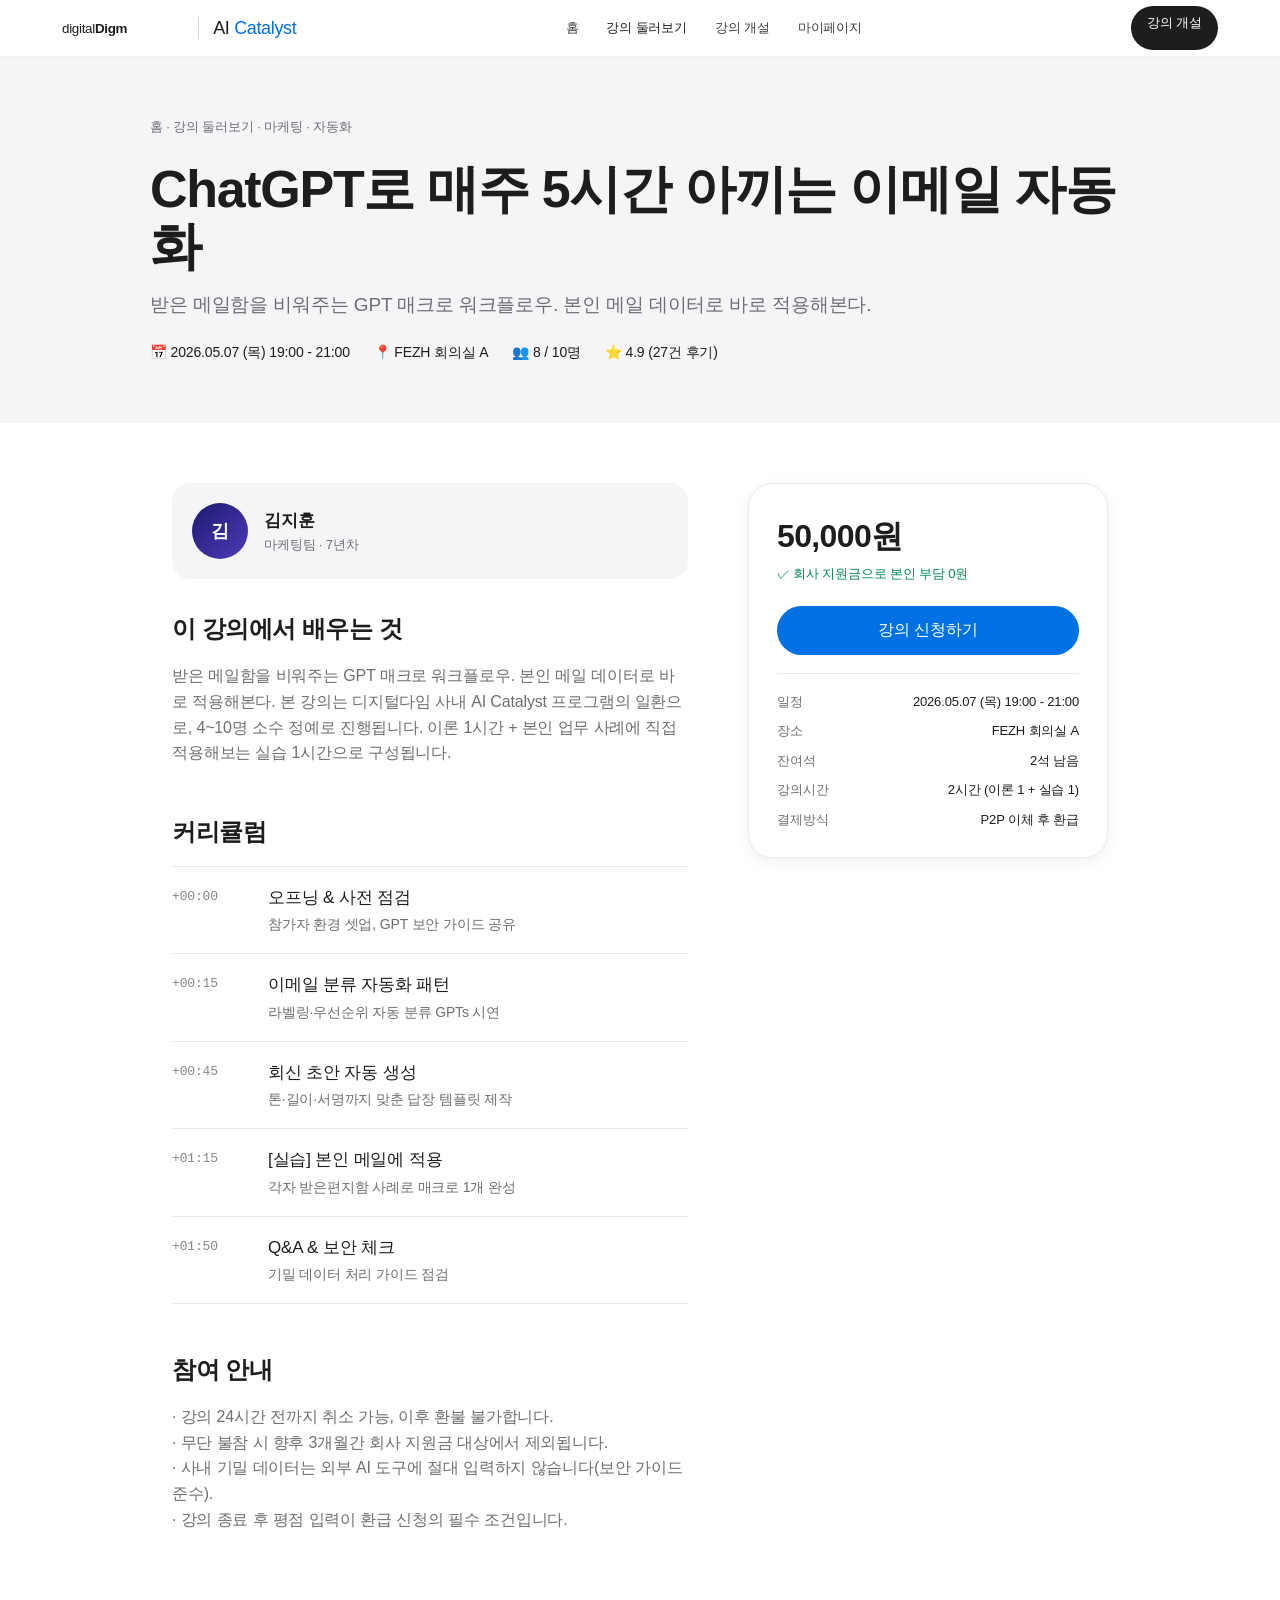
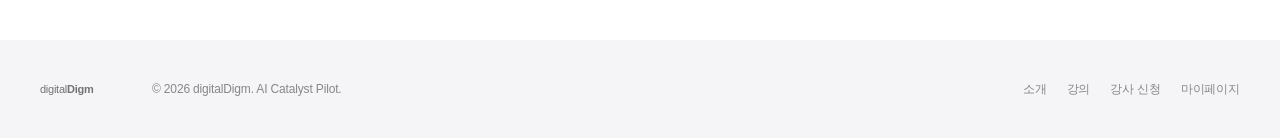
==== course-detail.html @ 87a748e2 "Initial commit of demo" ====
<!DOCTYPE html>
<html lang="ko">
<head>
  <meta charset="UTF-8" />
  <meta name="viewport" content="width=device-width, initial-scale=1.0, viewport-fit=cover, maximum-scale=5" />
  <meta name="theme-color" content="#ffffff" />
  <meta name="apple-mobile-web-app-capable" content="yes" />
  <meta name="apple-mobile-web-app-title" content="AI Catalyst" />
  <meta name="format-detection" content="telephone=no" />
  <title>강의 상세 — AI Catalyst</title>
  <link rel="apple-touch-icon" href="assets/logo.svg" />
  <link rel="icon" type="image/svg+xml" href="assets/logo.svg" />
  <link rel="stylesheet" href="assets/styles.css" />
</head>
<body>

  <nav class="nav">
    <div class="nav-inner">
      <div class="nav-brand">
        <img src="assets/logo.svg" alt="digitalDigm" class="nav-logo" />
        <div class="nav-divider"></div>
        <span class="nav-product">AI <span class="accent">Catalyst</span></span>
      </div>
      <div class="nav-menu">
        <a href="index.html">홈</a>
        <a href="courses.html" class="active">강의 둘러보기</a>
        <a href="instructor.html">강의 개설</a>
        <a href="mypage.html">마이페이지</a>
      </div>
      <a href="instructor.html" class="nav-cta">강의 개설</a>
      <button class="nav-toggle" aria-label="메뉴 열기"><span></span><span></span><span></span></button>
    </div>
  </nav>

  <!-- Hero -->
  <section class="detail-hero">
    <div class="detail-hero-inner">
      <div class="breadcrumb">
        <a href="index.html">홈</a> · <a href="courses.html">강의 둘러보기</a> · <span id="bc-tag">강의</span>
      </div>
      <h1 class="detail-title" id="detail-title">강의 제목</h1>
      <p class="detail-sub" id="detail-summary">강의 요약</p>
      <div class="detail-meta-row">
        <span>📅 <strong id="detail-schedule">일정</strong></span>
        <span>📍 <strong id="detail-venue">장소</strong></span>
        <span>👥 <strong id="detail-seats">정원</strong></span>
        <span>⭐ <strong id="detail-rating">평점</strong></span>
      </div>
    </div>
  </section>

  <!-- Body -->
  <section class="detail-body">
    <div>
      <!-- Instructor -->
      <div class="instructor-card">
        <div class="instructor-avatar" id="inst-avatar">?</div>
        <div>
          <div class="instructor-name" id="inst-name">강사명</div>
          <div class="instructor-meta" id="inst-meta">소속 · 경력</div>
        </div>
      </div>

      <!-- Description -->
      <div class="detail-section">
        <h3>이 강의에서 배우는 것</h3>
        <p id="detail-desc"></p>
      </div>

      <!-- Curriculum -->
      <div class="detail-section">
        <h3>커리큘럼</h3>
        <ul class="curriculum" id="detail-curriculum"></ul>
      </div>

      <!-- Notice -->
      <div class="detail-section">
        <h3>참여 안내</h3>
        <p>
          · 강의 24시간 전까지 취소 가능, 이후 환불 불가합니다.<br />
          · 무단 불참 시 향후 3개월간 회사 지원금 대상에서 제외됩니다.<br />
          · 사내 기밀 데이터는 외부 AI 도구에 절대 입력하지 않습니다(보안 가이드 준수).<br />
          · 강의 종료 후 평점 입력이 환급 신청의 필수 조건입니다.
        </p>
      </div>
    </div>

    <!-- Sidebar -->
    <aside>
      <div class="sidebar-card">
        <div class="sidebar-price" id="side-price">50,000원</div>
        <div class="sidebar-price-sub">✓ 회사 지원금으로 본인 부담 0원</div>

        <button class="btn btn-primary btn-block" data-action="enroll" id="enroll-btn">
          강의 신청하기
        </button>

        <div class="sidebar-info">
          <div class="sidebar-info-row"><span>일정</span><strong id="side-schedule">-</strong></div>
          <div class="sidebar-info-row"><span>장소</span><strong id="side-venue">-</strong></div>
          <div class="sidebar-info-row"><span>잔여석</span><strong id="side-seats">-</strong></div>
          <div class="sidebar-info-row"><span>강의시간</span><strong>2시간 (이론 1 + 실습 1)</strong></div>
          <div class="sidebar-info-row"><span>결제방식</span><strong>P2P 이체 후 환급</strong></div>
        </div>
      </div>
    </aside>
  </section>

  <footer class="footer">
    <div class="footer-inner">
      <div class="footer-brand">
        <img src="assets/logo.svg" alt="digitalDigm" style="height:18px; opacity:0.6;" />
        <span>© 2026 digitalDigm. AI Catalyst Pilot.</span>
      </div>
      <div class="footer-links">
        <a href="index.html">소개</a>
        <a href="courses.html">강의</a>
        <a href="instructor.html">강사 신청</a>
        <a href="mypage.html">마이페이지</a>
      </div>
    </div>
  </footer>

  <script src="assets/data.js"></script>
  <script src="assets/script.js"></script>
  <script>
    // Query string에서 id 읽기, 없으면 첫 강의
    const params = new URLSearchParams(location.search);
    const id = parseInt(params.get("id") || "1", 10);
    const c = window.AC_DATA.courses.find((x) => x.id === id) || window.AC_DATA.courses[0];

    document.getElementById("bc-tag").textContent = c.tag;
    document.getElementById("detail-title").textContent = c.title;
    document.getElementById("detail-summary").textContent = c.summary;
    document.getElementById("detail-schedule").textContent = c.schedule;
    document.getElementById("detail-venue").textContent = c.venue;
    document.getElementById("detail-seats").textContent = `${c.seats.taken} / ${c.seats.total}명`;
    document.getElementById("detail-rating").textContent = `${c.rating} (${c.reviews}건 후기)`;

    document.getElementById("inst-avatar").textContent = c.instructor.charAt(0);
    document.getElementById("inst-name").textContent = c.instructor;
    document.getElementById("inst-meta").textContent = c.department;

    document.getElementById("detail-desc").textContent = c.summary +
      " 본 강의는 디지털다임 사내 AI Catalyst 프로그램의 일환으로, 4~10명 소수 정예로 진행됩니다. " +
      "이론 1시간 + 본인 업무 사례에 직접 적용해보는 실습 1시간으로 구성됩니다.";

    document.getElementById("detail-curriculum").innerHTML = c.curriculum
      .map(
        (item) => `
        <li>
          <span class="curriculum-time">+${item.time}</span>
          <div class="curriculum-content">
            <h4>${item.title}</h4>
            <p>${item.desc}</p>
          </div>
        </li>`
      )
      .join("");

    const left = c.seats.total - c.seats.taken;
    document.getElementById("side-schedule").textContent = c.schedule;
    document.getElementById("side-venue").textContent = c.venue;
    document.getElementById("side-seats").textContent = left === 0 ? "마감" : `${left}석 남음`;
    document.getElementById("side-price").textContent = c.price.toLocaleString() + "원";

    const enrollBtn = document.getElementById("enroll-btn");
    enrollBtn.dataset.title = c.title;
    if (left === 0) {
      enrollBtn.textContent = "마감된 강의";
      enrollBtn.disabled = true;
      enrollBtn.style.opacity = 0.5;
      enrollBtn.style.cursor = "not-allowed";
      enrollBtn.removeAttribute("data-action");
    }
  </script>
</body>
</html>
---- assets/styles.css ----
/* ===========================================================
   AI Catalyst Demo - Apple-inspired design system
   =========================================================== */

:root {
  --color-bg: #ffffff;
  --color-bg-soft: #fbfbfd;
  --color-bg-muted: #f5f5f7;
  --color-bg-dark: #1d1d1f;
  --color-text: #1d1d1f;
  --color-text-secondary: #6e6e73;
  --color-text-tertiary: #86868b;
  --color-text-on-dark: #f5f5f7;
  --color-accent: #0071e3;
  --color-accent-hover: #0077ed;
  --color-border: #d2d2d7;
  --color-border-soft: #e8e8ed;
  --color-success: #00875a;
  --color-warning: #c26a00;
  --color-danger: #c00000;

  --font-display: -apple-system, BlinkMacSystemFont, "SF Pro Display",
    "Apple SD Gothic Neo", "Pretendard", "맑은 고딕", "Malgun Gothic", sans-serif;
  --font-text: -apple-system, BlinkMacSystemFont, "SF Pro Text",
    "Apple SD Gothic Neo", "Pretendard", "맑은 고딕", "Malgun Gothic", sans-serif;
  --font-mono: "SF Mono", "Menlo", "Consolas", "D2Coding", monospace;

  --max-width: 1200px;
  --max-width-narrow: 980px;

  --radius-sm: 8px;
  --radius-md: 12px;
  --radius-lg: 18px;
  --radius-xl: 24px;
  --radius-pill: 980px;

  --shadow-sm: 0 1px 2px rgba(0, 0, 0, 0.04);
  --shadow-md: 0 4px 16px rgba(0, 0, 0, 0.06);
  --shadow-lg: 0 12px 40px rgba(0, 0, 0, 0.08);

  --transition: all 0.3s cubic-bezier(0.4, 0, 0.2, 1);
}

/* Reset */
*, *::before, *::after { box-sizing: border-box; }
* { margin: 0; padding: 0; }
html {
  scroll-behavior: smooth;
  -webkit-text-size-adjust: 100%;
}
body {
  font-family: var(--font-text);
  color: var(--color-text);
  background: var(--color-bg);
  line-height: 1.5;
  letter-spacing: -0.01em;
  -webkit-font-smoothing: antialiased;
  -moz-osx-font-smoothing: grayscale;
  -webkit-tap-highlight-color: transparent;
  -webkit-overflow-scrolling: touch;
  /* 가로 스크롤 방지 */
  overflow-x: hidden;
}
/* iOS 폼 외관 표준화 */
input, textarea, select, button {
  -webkit-appearance: none;
  -webkit-tap-highlight-color: transparent;
}
/* 터치 영역 최소 44x44pt 보장 */
.btn, .nav-cta, .filter-chip, .tab, .nav-toggle {
  min-height: 44px;
  touch-action: manipulation;
}
.btn-sm { min-height: 36px; }
img, svg { display: block; max-width: 100%; }
a { color: var(--color-accent); text-decoration: none; transition: var(--transition); }
a:hover { color: var(--color-accent-hover); }
button { font-family: inherit; cursor: pointer; border: none; background: none; }
input, textarea, select { font-family: inherit; }

/* ===========================================================
   Navigation (Apple-style sticky blur bar)
   =========================================================== */
.nav {
  position: sticky;
  top: 0;
  z-index: 1000;
  background: rgba(255, 255, 255, 0.72);
  backdrop-filter: saturate(180%) blur(20px);
  -webkit-backdrop-filter: saturate(180%) blur(20px);
  border-bottom: 1px solid rgba(0, 0, 0, 0.06);
}
.nav-inner {
  max-width: var(--max-width);
  margin: 0 auto;
  padding: 0 22px;
  /* 노치 대응: 좌우 safe area inset 자동 추가 */
  padding-left: max(22px, env(safe-area-inset-left));
  padding-right: max(22px, env(safe-area-inset-right));
  height: 56px;
  display: flex;
  align-items: center;
  justify-content: space-between;
  gap: 24px;
}
.nav-brand {
  display: flex;
  align-items: center;
  gap: 14px;
}
.nav-logo {
  height: 22px;
  width: auto;
}
.nav-divider {
  width: 1px;
  height: 22px;
  background: var(--color-border);
}
.nav-product {
  font-family: var(--font-display);
  font-size: 18px;
  font-weight: 500;
  color: var(--color-text);
  letter-spacing: -0.02em;
}
.nav-product .accent { color: var(--color-accent); }
.nav-menu {
  display: flex;
  align-items: center;
  gap: 28px;
}
.nav-menu a {
  font-size: 13px;
  color: var(--color-text);
  font-weight: 400;
  opacity: 0.85;
  transition: var(--transition);
}
.nav-menu a:hover { opacity: 1; color: var(--color-text); }
.nav-menu a.active { opacity: 1; font-weight: 500; }
.nav-cta {
  font-size: 13px;
  padding: 7px 16px;
  background: var(--color-text);
  color: #fff;
  border-radius: var(--radius-pill);
  transition: var(--transition);
}
.nav-cta:hover { background: #000; color: #fff; transform: translateY(-1px); }
.nav-toggle { display: none; }

/* ===========================================================
   Hero Section
   =========================================================== */
.hero {
  text-align: center;
  padding: 100px 22px 80px;
  background: var(--color-bg);
}
.hero-eyebrow {
  display: inline-block;
  font-size: 14px;
  color: var(--color-accent);
  font-weight: 500;
  margin-bottom: 16px;
  letter-spacing: 0;
}
.hero-title {
  font-family: var(--font-display);
  font-size: clamp(40px, 6vw, 72px);
  font-weight: 600;
  letter-spacing: -0.03em;
  line-height: 1.05;
  color: var(--color-text);
  margin-bottom: 18px;
}
.hero-title .highlight {
  background: linear-gradient(120deg, #0071e3 0%, #5a6ed4 100%);
  -webkit-background-clip: text;
  background-clip: text;
  color: transparent;
}
.hero-sub {
  font-family: var(--font-display);
  font-size: clamp(20px, 2.4vw, 28px);
  font-weight: 400;
  color: var(--color-text-secondary);
  max-width: 720px;
  margin: 0 auto 36px;
  line-height: 1.35;
  letter-spacing: -0.01em;
}
.hero-actions {
  display: flex;
  gap: 14px;
  justify-content: center;
  flex-wrap: wrap;
  margin-bottom: 60px;
}
.hero-meta {
  display: flex;
  justify-content: center;
  gap: 48px;
  flex-wrap: wrap;
  color: var(--color-text-tertiary);
  font-size: 14px;
}
.hero-meta strong {
  display: block;
  font-family: var(--font-display);
  font-size: 36px;
  font-weight: 600;
  color: var(--color-text);
  letter-spacing: -0.02em;
  line-height: 1;
  margin-bottom: 4px;
}

/* ===========================================================
   Buttons
   =========================================================== */
.btn {
  display: inline-flex;
  align-items: center;
  justify-content: center;
  gap: 6px;
  padding: 14px 28px;
  border-radius: var(--radius-pill);
  font-size: 16px;
  font-weight: 400;
  letter-spacing: -0.01em;
  transition: var(--transition);
  cursor: pointer;
  white-space: nowrap;
}
.btn-primary {
  background: var(--color-accent);
  color: #fff;
}
.btn-primary:hover { background: var(--color-accent-hover); color: #fff; transform: translateY(-1px); }
.btn-secondary {
  background: transparent;
  color: var(--color-accent);
  border: none;
}
.btn-secondary:hover { color: var(--color-accent-hover); }
.btn-secondary::after { content: " ›"; transition: var(--transition); }
.btn-secondary:hover::after { transform: translateX(2px); }
.btn-dark {
  background: var(--color-text);
  color: #fff;
}
.btn-dark:hover { background: #000; color: #fff; transform: translateY(-1px); }
.btn-outline {
  background: transparent;
  color: var(--color-text);
  border: 1px solid var(--color-border);
}
.btn-outline:hover { border-color: var(--color-text); }
.btn-sm { padding: 8px 18px; font-size: 14px; }
.btn-block { display: flex; width: 100%; }

/* ===========================================================
   Section Layout
   =========================================================== */
.section {
  padding: 100px 22px;
}
.section-soft { background: var(--color-bg-soft); }
.section-muted { background: var(--color-bg-muted); }
.section-dark { background: var(--color-bg-dark); color: var(--color-text-on-dark); }
.section-dark .section-title { color: #fff; }
.section-dark .section-lead { color: rgba(255,255,255,0.72); }

.container {
  max-width: var(--max-width);
  margin: 0 auto;
}
.container-narrow {
  max-width: var(--max-width-narrow);
  margin: 0 auto;
}
.section-header {
  text-align: center;
  margin-bottom: 64px;
}
.section-eyebrow {
  font-size: 14px;
  color: var(--color-accent);
  font-weight: 500;
  margin-bottom: 12px;
}
.section-title {
  font-family: var(--font-display);
  font-size: clamp(32px, 4vw, 48px);
  font-weight: 600;
  letter-spacing: -0.025em;
  color: var(--color-text);
  line-height: 1.1;
  margin-bottom: 16px;
}
.section-lead {
  font-size: clamp(17px, 1.6vw, 21px);
  color: var(--color-text-secondary);
  max-width: 720px;
  margin: 0 auto;
  line-height: 1.45;
  letter-spacing: -0.01em;
}

/* ===========================================================
   Feature Grid (3-up)
   =========================================================== */
.feature-grid {
  display: grid;
  grid-template-columns: repeat(3, 1fr);
  gap: 24px;
}
.feature {
  background: var(--color-bg);
  border-radius: var(--radius-xl);
  padding: 40px 32px;
  border: 1px solid var(--color-border-soft);
  transition: var(--transition);
}
.feature:hover { transform: translateY(-2px); box-shadow: var(--shadow-md); }
.feature-icon {
  width: 44px;
  height: 44px;
  border-radius: 12px;
  background: var(--color-bg-muted);
  display: flex;
  align-items: center;
  justify-content: center;
  font-size: 22px;
  margin-bottom: 24px;
}
.feature-title {
  font-family: var(--font-display);
  font-size: 22px;
  font-weight: 600;
  margin-bottom: 10px;
  letter-spacing: -0.02em;
}
.feature-desc {
  font-size: 15px;
  color: var(--color-text-secondary);
  line-height: 1.55;
}

/* ===========================================================
   Steps (How it works)
   =========================================================== */
.steps {
  display: grid;
  grid-template-columns: repeat(4, 1fr);
  gap: 24px;
  position: relative;
}
.step {
  text-align: left;
  padding: 0 4px;
}
.step-num {
  font-family: var(--font-display);
  font-size: 14px;
  font-weight: 600;
  color: var(--color-accent);
  margin-bottom: 16px;
  letter-spacing: 0;
}
.step-title {
  font-family: var(--font-display);
  font-size: 20px;
  font-weight: 600;
  margin-bottom: 8px;
  letter-spacing: -0.02em;
}
.step-desc {
  font-size: 15px;
  color: var(--color-text-secondary);
  line-height: 1.55;
}

/* ===========================================================
   Course Cards
   =========================================================== */
.course-grid {
  display: grid;
  grid-template-columns: repeat(3, 1fr);
  gap: 24px;
}
.course-card {
  background: var(--color-bg);
  border-radius: var(--radius-xl);
  overflow: hidden;
  border: 1px solid var(--color-border-soft);
  transition: var(--transition);
  display: flex;
  flex-direction: column;
  cursor: pointer;
}
.course-card:hover { transform: translateY(-4px); box-shadow: var(--shadow-lg); }
.course-thumb {
  height: 160px;
  background: linear-gradient(135deg, #e8e8ed 0%, #d2d2d7 100%);
  position: relative;
  display: flex;
  align-items: center;
  justify-content: center;
  font-size: 56px;
}
.course-thumb.indigo { background: linear-gradient(135deg, #1E1A70 0%, #4D3BB8 100%); color: #fff; }
.course-thumb.coral  { background: linear-gradient(135deg, #ff6b6b 0%, #ee5a8e 100%); color: #fff; }
.course-thumb.mint   { background: linear-gradient(135deg, #4ecdc4 0%, #44a08d 100%); color: #fff; }
.course-thumb.amber  { background: linear-gradient(135deg, #f6d365 0%, #fda085 100%); color: #fff; }
.course-thumb.lavender { background: linear-gradient(135deg, #a18cd1 0%, #fbc2eb 100%); color: #fff; }
.course-thumb.steel { background: linear-gradient(135deg, #485563 0%, #29323c 100%); color: #fff; }
.course-thumb.sunset { background: linear-gradient(135deg, #fa709a 0%, #fee140 100%); color: #fff; }
.course-thumb.forest { background: linear-gradient(135deg, #56ab2f 0%, #a8e063 100%); color: #fff; }

.course-body {
  padding: 22px 22px 24px;
  flex: 1;
  display: flex;
  flex-direction: column;
}
.course-tag {
  display: inline-block;
  font-size: 12px;
  color: var(--color-text-secondary);
  font-weight: 500;
  margin-bottom: 10px;
  letter-spacing: 0;
}
.course-title {
  font-family: var(--font-display);
  font-size: 19px;
  font-weight: 600;
  margin-bottom: 8px;
  letter-spacing: -0.02em;
  line-height: 1.3;
}
.course-instructor {
  font-size: 13px;
  color: var(--color-text-secondary);
  margin-bottom: 16px;
}
.course-meta {
  display: flex;
  justify-content: space-between;
  align-items: center;
  margin-top: auto;
  padding-top: 16px;
  border-top: 1px solid var(--color-border-soft);
}
.course-rating {
  font-size: 13px;
  color: var(--color-text);
  display: inline-flex;
  align-items: center;
  gap: 4px;
}
.course-seats {
  font-size: 13px;
  color: var(--color-text-secondary);
}
.course-seats.hot { color: var(--color-danger); font-weight: 500; }

/* ===========================================================
   Filter Bar
   =========================================================== */
.filter-bar {
  display: flex;
  gap: 10px;
  flex-wrap: wrap;
  margin-bottom: 32px;
  padding: 12px;
  background: var(--color-bg-muted);
  border-radius: var(--radius-pill);
  width: fit-content;
  margin-left: auto;
  margin-right: auto;
}
.filter-chip {
  padding: 8px 18px;
  border-radius: var(--radius-pill);
  font-size: 14px;
  color: var(--color-text);
  background: transparent;
  transition: var(--transition);
}
.filter-chip:hover { background: rgba(0,0,0,0.04); }
.filter-chip.active {
  background: var(--color-text);
  color: #fff;
}

/* ===========================================================
   Course Detail Page
   =========================================================== */
.detail-hero {
  background: var(--color-bg-muted);
  padding: 60px 22px;
}
.detail-hero-inner {
  max-width: var(--max-width-narrow);
  margin: 0 auto;
}
.breadcrumb {
  font-size: 13px;
  color: var(--color-text-secondary);
  margin-bottom: 24px;
}
.breadcrumb a { color: var(--color-text-secondary); }
.breadcrumb a:hover { color: var(--color-text); }
.detail-title {
  font-family: var(--font-display);
  font-size: clamp(32px, 4.5vw, 52px);
  font-weight: 600;
  letter-spacing: -0.025em;
  line-height: 1.1;
  margin-bottom: 16px;
  color: var(--color-text);
}
.detail-sub {
  font-size: 19px;
  color: var(--color-text-secondary);
  margin-bottom: 24px;
  line-height: 1.45;
}
.detail-meta-row {
  display: flex;
  gap: 24px;
  flex-wrap: wrap;
  font-size: 14px;
  color: var(--color-text-secondary);
}
.detail-meta-row span strong { color: var(--color-text); font-weight: 500; }

.detail-body {
  display: grid;
  grid-template-columns: 1fr 360px;
  gap: 60px;
  max-width: var(--max-width-narrow);
  margin: 60px auto;
  padding: 0 22px;
}
.detail-section { margin-bottom: 48px; }
.detail-section h3 {
  font-family: var(--font-display);
  font-size: 24px;
  font-weight: 600;
  letter-spacing: -0.02em;
  margin-bottom: 16px;
}
.detail-section p {
  font-size: 16px;
  color: var(--color-text-secondary);
  line-height: 1.6;
}
.curriculum {
  list-style: none;
  border-top: 1px solid var(--color-border-soft);
}
.curriculum li {
  padding: 18px 0;
  border-bottom: 1px solid var(--color-border-soft);
  display: flex;
  gap: 16px;
  align-items: flex-start;
}
.curriculum-time {
  font-family: var(--font-mono);
  font-size: 13px;
  color: var(--color-text-tertiary);
  min-width: 80px;
  padding-top: 2px;
}
.curriculum-content h4 {
  font-family: var(--font-display);
  font-size: 17px;
  font-weight: 500;
  margin-bottom: 4px;
}
.curriculum-content p {
  font-size: 14px;
  color: var(--color-text-secondary);
  line-height: 1.5;
}

.sidebar-card {
  position: sticky;
  top: 80px;
  background: #fff;
  border: 1px solid var(--color-border-soft);
  border-radius: var(--radius-xl);
  padding: 28px;
  box-shadow: var(--shadow-md);
  height: fit-content;
}
.sidebar-price {
  font-family: var(--font-display);
  font-size: 32px;
  font-weight: 600;
  letter-spacing: -0.02em;
  margin-bottom: 4px;
}
.sidebar-price-sub {
  font-size: 13px;
  color: var(--color-success);
  margin-bottom: 22px;
}
.sidebar-info {
  border-top: 1px solid var(--color-border-soft);
  padding-top: 18px;
  margin-top: 18px;
  display: grid;
  gap: 10px;
}
.sidebar-info-row {
  display: flex;
  justify-content: space-between;
  font-size: 13px;
  color: var(--color-text-secondary);
}
.sidebar-info-row strong { color: var(--color-text); font-weight: 500; }

.instructor-card {
  display: flex;
  gap: 16px;
  align-items: center;
  padding: 20px;
  background: var(--color-bg-muted);
  border-radius: var(--radius-lg);
  margin-bottom: 32px;
}
.instructor-avatar {
  width: 56px;
  height: 56px;
  border-radius: 50%;
  background: linear-gradient(135deg, #1E1A70 0%, #4D3BB8 100%);
  display: flex;
  align-items: center;
  justify-content: center;
  color: #fff;
  font-weight: 600;
  font-size: 18px;
  flex-shrink: 0;
}
.instructor-name {
  font-family: var(--font-display);
  font-weight: 600;
  font-size: 17px;
  margin-bottom: 2px;
}
.instructor-meta {
  font-size: 13px;
  color: var(--color-text-secondary);
}

/* ===========================================================
   MyPage / Dashboard
   =========================================================== */
.dash-header {
  background: var(--color-bg-muted);
  padding: 60px 22px 40px;
}
.dash-header-inner {
  max-width: var(--max-width);
  margin: 0 auto;
}
.dash-greeting {
  font-family: var(--font-display);
  font-size: 36px;
  font-weight: 600;
  letter-spacing: -0.025em;
  margin-bottom: 8px;
}
.dash-greeting-sub {
  font-size: 17px;
  color: var(--color-text-secondary);
}
.stat-grid {
  display: grid;
  grid-template-columns: repeat(4, 1fr);
  gap: 16px;
  margin-top: 32px;
}
.stat-card {
  background: #fff;
  border-radius: var(--radius-lg);
  padding: 24px;
  border: 1px solid var(--color-border-soft);
}
.stat-label {
  font-size: 13px;
  color: var(--color-text-secondary);
  margin-bottom: 8px;
}
.stat-value {
  font-family: var(--font-display);
  font-size: 28px;
  font-weight: 600;
  letter-spacing: -0.02em;
  color: var(--color-text);
}
.stat-value.accent { color: var(--color-accent); }
.stat-value.success { color: var(--color-success); }

.tabs {
  display: flex;
  gap: 32px;
  border-bottom: 1px solid var(--color-border-soft);
  max-width: var(--max-width);
  margin: 40px auto 32px;
  padding: 0 22px;
}
.tab {
  padding: 14px 0;
  font-size: 15px;
  color: var(--color-text-secondary);
  border-bottom: 2px solid transparent;
  margin-bottom: -1px;
  transition: var(--transition);
}
.tab:hover { color: var(--color-text); }
.tab.active {
  color: var(--color-text);
  font-weight: 500;
  border-bottom-color: var(--color-text);
}

.dash-content {
  max-width: var(--max-width);
  margin: 0 auto 100px;
  padding: 0 22px;
}
.list-card {
  background: #fff;
  border: 1px solid var(--color-border-soft);
  border-radius: var(--radius-lg);
  padding: 24px;
  margin-bottom: 12px;
  display: grid;
  grid-template-columns: 1fr auto auto;
  gap: 24px;
  align-items: center;
}
.list-card-title {
  font-family: var(--font-display);
  font-size: 17px;
  font-weight: 500;
  margin-bottom: 4px;
}
.list-card-meta {
  font-size: 13px;
  color: var(--color-text-secondary);
}
.badge {
  display: inline-block;
  padding: 4px 12px;
  border-radius: var(--radius-pill);
  font-size: 12px;
  font-weight: 500;
}
.badge-pending { background: #fff4e0; color: #c26a00; }
.badge-approved { background: #e0f5ec; color: #00875a; }
.badge-completed { background: #e8e8ed; color: #6e6e73; }
.badge-upcoming { background: #e3f0ff; color: #0071e3; }

/* ===========================================================
   Forms (Instructor / 강의 개설)
   =========================================================== */
.form-page {
  max-width: 720px;
  margin: 60px auto 100px;
  padding: 0 22px;
}
.form-page h1 {
  font-family: var(--font-display);
  font-size: 40px;
  font-weight: 600;
  letter-spacing: -0.025em;
  margin-bottom: 12px;
}
.form-page-sub {
  font-size: 17px;
  color: var(--color-text-secondary);
  margin-bottom: 48px;
}
.form-group {
  margin-bottom: 28px;
}
.form-label {
  display: block;
  font-family: var(--font-display);
  font-size: 15px;
  font-weight: 500;
  margin-bottom: 8px;
  color: var(--color-text);
}
.form-hint {
  display: block;
  font-size: 13px;
  color: var(--color-text-tertiary);
  margin-top: 6px;
}
.form-input,
.form-select,
.form-textarea {
  width: 100%;
  padding: 13px 16px;
  border: 1px solid var(--color-border);
  border-radius: var(--radius-md);
  font-size: 16px;
  background: #fff;
  color: var(--color-text);
  transition: var(--transition);
}
.form-input:focus,
.form-select:focus,
.form-textarea:focus {
  outline: none;
  border-color: var(--color-accent);
  box-shadow: 0 0 0 4px rgba(0, 113, 227, 0.12);
}
.form-textarea { min-height: 140px; resize: vertical; line-height: 1.5; }
.form-row {
  display: grid;
  grid-template-columns: 1fr 1fr;
  gap: 16px;
}
.form-actions {
  display: flex;
  gap: 12px;
  justify-content: flex-end;
  padding-top: 32px;
  border-top: 1px solid var(--color-border-soft);
  margin-top: 48px;
}

/* ===========================================================
   CTA Section
   =========================================================== */
.cta {
  text-align: center;
  padding: 120px 22px;
  background: var(--color-bg-dark);
  color: var(--color-text-on-dark);
}
.cta-title {
  font-family: var(--font-display);
  font-size: clamp(36px, 5vw, 56px);
  font-weight: 600;
  letter-spacing: -0.025em;
  line-height: 1.1;
  margin-bottom: 16px;
  color: #fff;
}
.cta-sub {
  font-size: 19px;
  color: rgba(255,255,255,0.72);
  margin-bottom: 36px;
  max-width: 560px;
  margin-left: auto;
  margin-right: auto;
}
.cta .btn-primary { background: #fff; color: #1d1d1f; }
.cta .btn-primary:hover { background: #f5f5f7; color: #1d1d1f; }

/* ===========================================================
   Footer
   =========================================================== */
.footer {
  background: var(--color-bg-muted);
  padding: 40px 22px;
  /* 홈 인디케이터 영역 대응 */
  padding-bottom: max(40px, calc(40px + env(safe-area-inset-bottom)));
  font-size: 12px;
  color: var(--color-text-tertiary);
}
.footer-inner {
  max-width: var(--max-width);
  margin: 0 auto;
  display: flex;
  justify-content: space-between;
  align-items: center;
  flex-wrap: wrap;
  gap: 16px;
}
.footer-brand {
  display: flex;
  gap: 12px;
  align-items: center;
}
.footer-links {
  display: flex;
  gap: 20px;
}
.footer-links a { color: var(--color-text-tertiary); }
.footer-links a:hover { color: var(--color-text); }

/* ===========================================================
   Modal (강의 신청 confirm)
   =========================================================== */
.modal-backdrop {
  position: fixed; inset: 0;
  background: rgba(0,0,0,0.4);
  display: none;
  align-items: center;
  justify-content: center;
  z-index: 2000;
  padding: 22px;
  backdrop-filter: blur(8px);
  -webkit-backdrop-filter: blur(8px);
}
.modal-backdrop.show { display: flex; }
.modal {
  background: #fff;
  border-radius: var(--radius-xl);
  padding: 36px;
  max-width: 440px;
  width: 100%;
  text-align: center;
  box-shadow: var(--shadow-lg);
  animation: modalIn 0.3s ease-out;
}
@keyframes modalIn {
  from { opacity: 0; transform: translateY(12px); }
  to   { opacity: 1; transform: translateY(0); }
}
.modal-icon {
  width: 56px;
  height: 56px;
  border-radius: 50%;
  background: #e0f5ec;
  color: var(--color-success);
  display: flex;
  align-items: center;
  justify-content: center;
  font-size: 28px;
  margin: 0 auto 20px;
}
.modal-title {
  font-family: var(--font-display);
  font-size: 22px;
  font-weight: 600;
  letter-spacing: -0.02em;
  margin-bottom: 8px;
}
.modal-msg {
  font-size: 15px;
  color: var(--color-text-secondary);
  margin-bottom: 24px;
  line-height: 1.5;
}
.modal-actions {
  display: flex;
  gap: 10px;
  justify-content: center;
}

/* ===========================================================
   Notice Banner
   =========================================================== */
.notice-banner {
  background: #f5f5f7;
  text-align: center;
  padding: 10px 22px;
  font-size: 13px;
  color: var(--color-text-secondary);
}
.notice-banner strong { color: var(--color-text); }
.notice-banner a { margin-left: 6px; }

/* ===========================================================
   Responsive
   =========================================================== */
@media (max-width: 980px) {
  .feature-grid { grid-template-columns: repeat(2, 1fr); }
  .course-grid { grid-template-columns: repeat(2, 1fr); }
  .steps { grid-template-columns: repeat(2, 1fr); gap: 32px; }
  .stat-grid { grid-template-columns: repeat(2, 1fr); }
  .detail-body { grid-template-columns: 1fr; }
  .sidebar-card { position: static; }
}

@media (max-width: 640px) {
  .nav-menu { display: none; }
  .nav-toggle {
    display: flex;
    width: 32px; height: 32px;
    flex-direction: column;
    justify-content: center;
    align-items: center;
    gap: 5px;
  }
  .nav-toggle span {
    width: 18px;
    height: 1.5px;
    background: var(--color-text);
  }
  .nav-menu.open {
    display: flex;
    position: absolute;
    top: 56px;
    left: 0; right: 0;
    flex-direction: column;
    background: #fff;
    padding: 20px 22px;
    gap: 18px;
    border-bottom: 1px solid var(--color-border-soft);
    box-shadow: var(--shadow-md);
  }
  .nav-menu.open a { font-size: 15px; }

  .section { padding: 70px 22px; }
  .hero { padding: 60px 22px 48px; }
  .hero-meta { gap: 28px; }
  .hero-meta strong { font-size: 28px; }
  .feature-grid { grid-template-columns: 1fr; }
  .course-grid { grid-template-columns: 1fr; }
  .steps { grid-template-columns: 1fr; }
  .stat-grid { grid-template-columns: repeat(2, 1fr); }
  .form-row { grid-template-columns: 1fr; }
  .list-card { grid-template-columns: 1fr; gap: 12px; }
  .list-card .badge { justify-self: start; }
  .filter-bar { width: 100%; overflow-x: auto; flex-wrap: nowrap; }
  .filter-chip { white-space: nowrap; }
  .footer-inner { flex-direction: column; text-align: center; }
}
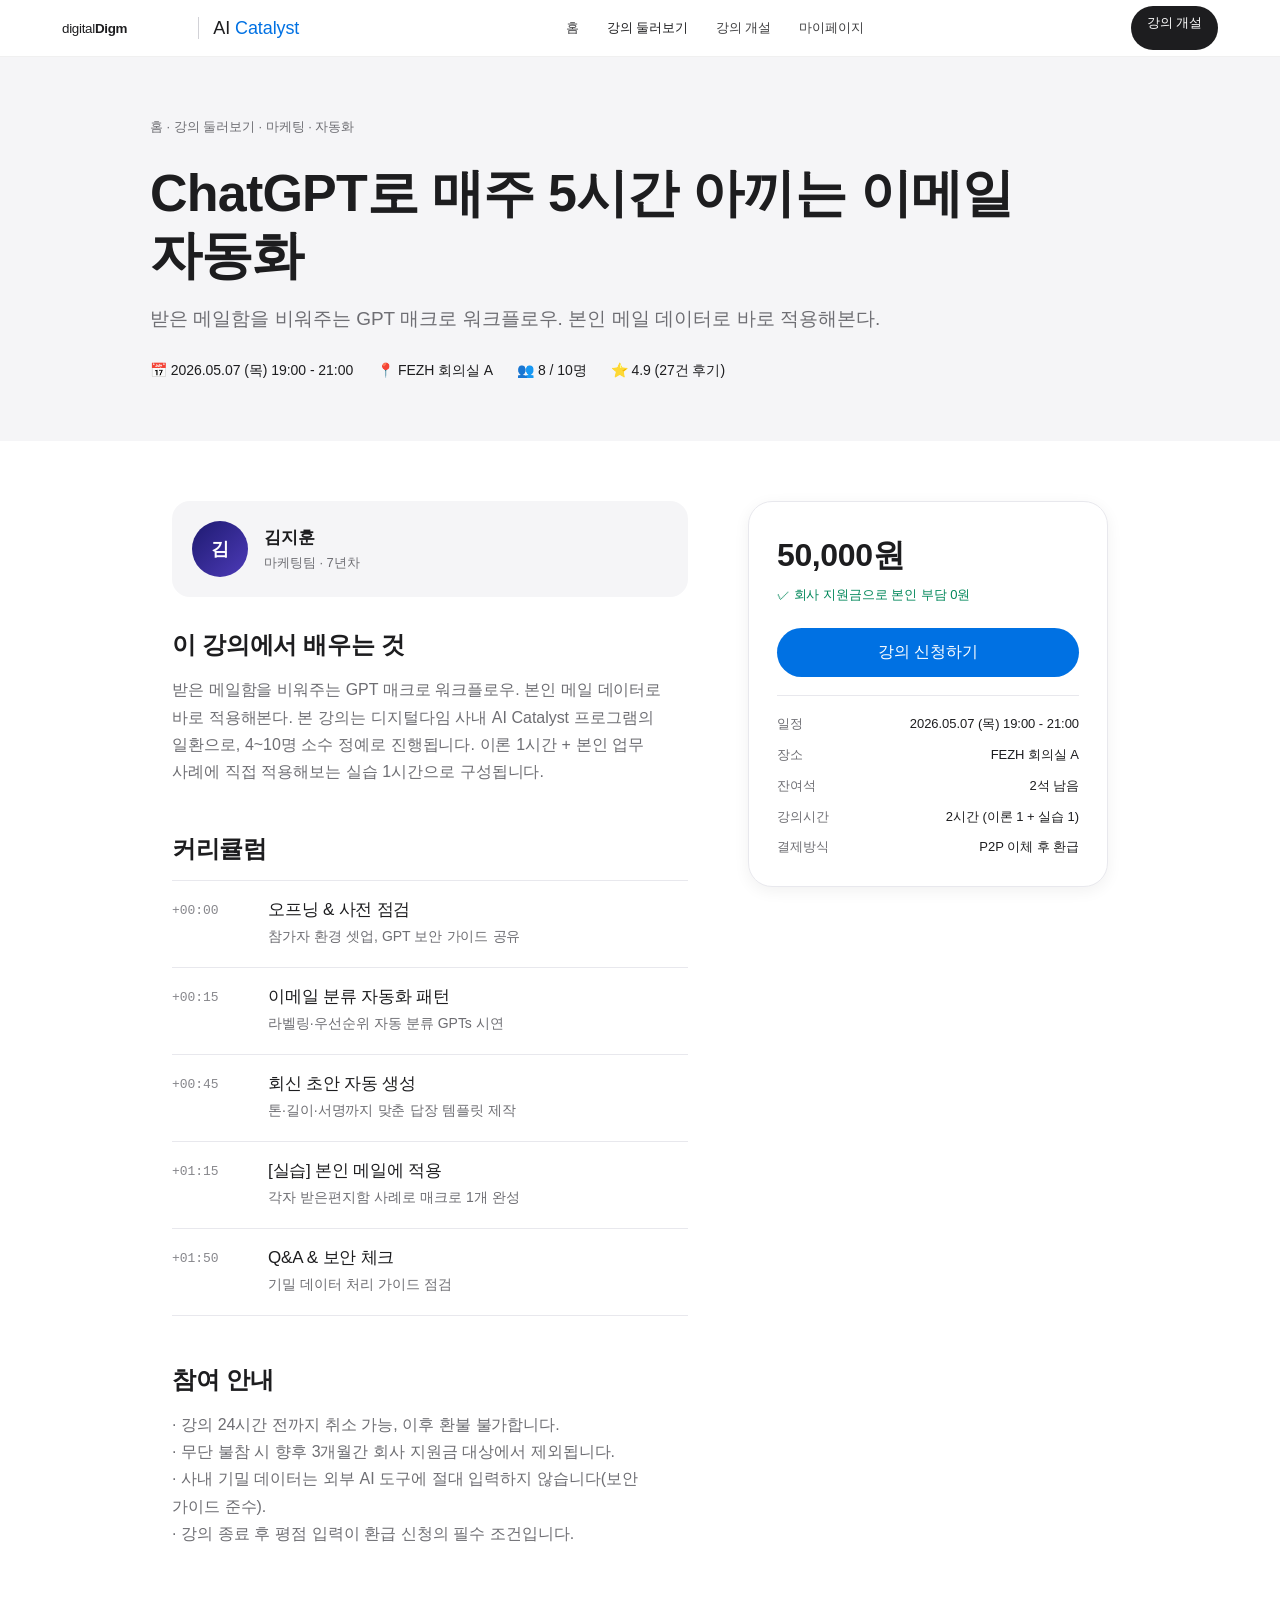
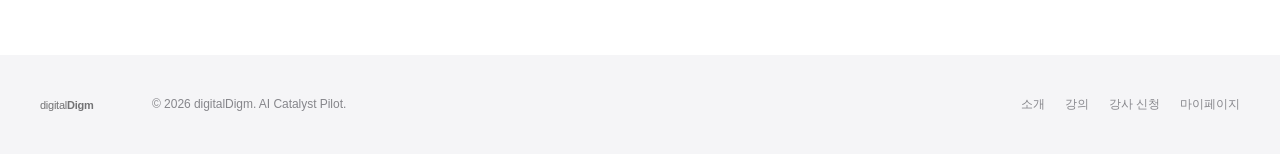
==== commit 2e17edb3: "Update demo contents" ====
--- a/course-detail.html
+++ b/course-detail.html
@@ -17,7 +17,9 @@
   <nav class="nav">
     <div class="nav-inner">
       <div class="nav-brand">
-        <img src="assets/logo.svg" alt="digitalDigm" class="nav-logo" />
+        <a href="https://www.d2.co.kr/" target="_blank" rel="noopener noreferrer" class="brand-link" aria-label="digitalDigm 홈페이지 새 창에서 열기">
+          <img src="assets/logo.svg" alt="digitalDigm" class="nav-logo" />
+        </a>
         <div class="nav-divider"></div>
         <span class="nav-product">AI <span class="accent">Catalyst</span></span>
       </div>
@@ -109,7 +111,9 @@
   <footer class="footer">
     <div class="footer-inner">
       <div class="footer-brand">
-        <img src="assets/logo.svg" alt="digitalDigm" style="height:18px; opacity:0.6;" />
+        <a href="https://www.d2.co.kr/" target="_blank" rel="noopener noreferrer" class="brand-link" aria-label="digitalDigm 홈페이지 새 창에서 열기">
+          <img src="assets/logo.svg" alt="digitalDigm" style="height:18px; opacity:0.6;" />
+        </a>
         <span>© 2026 digitalDigm. AI Catalyst Pilot.</span>
       </div>
       <div class="footer-links">
--- a/assets/styles.css
+++ b/assets/styles.css
@@ -108,6 +108,20 @@
   align-items: center;
   gap: 14px;
 }
+.nav-brand a.brand-link {
+  display: inline-flex;
+  align-items: center;
+  text-decoration: none;
+  transition: var(--transition);
+  border-radius: 4px;
+}
+.nav-brand a.brand-link:hover { opacity: 0.7; }
+.footer-brand a.brand-link {
+  display: inline-flex;
+  align-items: center;
+  transition: var(--transition);
+}
+.footer-brand a.brand-link:hover { opacity: 1; }
 .nav-logo {
   height: 22px;
   width: auto;
@@ -1031,3 +1045,147 @@
   .filter-chip { white-space: nowrap; }
   .footer-inner { flex-direction: column; text-align: center; }
 }
+
+/* ============================================================
+   한글 타이포그래피 고급화 오버라이드
+   - 큰 헤드라인 자간을 -0.025em → -0.015em로 풀어 답답함 제거
+   - 부제·본문은 거의 0에 가까운 자간으로 자연스러운 호흡
+   - eyebrow는 +0.04em 트래킹으로 라벨 효과
+   - 행간을 1.5 → 1.6~1.7로 여유롭게 (한글 가독성)
+   - word-spacing 추가로 단어 사이 호흡감
+   - word-break: keep-all 로 한글 어절 단위 줄바꿈 (단어 중간 안 끊김)
+   ============================================================ */
+body {
+  letter-spacing: -0.003em;
+  line-height: 1.6;
+  word-break: keep-all;
+  overflow-wrap: break-word;
+}
+
+/* 작은 라벨 (eyebrow): 살짝 넓혀 라벨 톤 강조 */
+.hero-eyebrow,
+.section-eyebrow {
+  letter-spacing: 0.04em;
+  font-weight: 500;
+}
+
+/* 메가 타이틀 — 좁은 자간 풀어 한글 무게감 살림 */
+.hero-title {
+  letter-spacing: -0.018em;
+  line-height: 1.18;
+}
+.hero-sub {
+  letter-spacing: -0.003em;
+  line-height: 1.55;
+  word-spacing: 0.02em;
+}
+
+/* 섹션 타이틀 / 리드 */
+.section-title {
+  letter-spacing: -0.015em;
+  line-height: 1.25;
+}
+.section-lead {
+  letter-spacing: -0.003em;
+  line-height: 1.6;
+  word-spacing: 0.02em;
+}
+
+/* 카드/스텝/코스 타이틀류 */
+.feature-title,
+.step-title,
+.course-title,
+.modal-title,
+.instructor-name,
+.list-card-title {
+  letter-spacing: -0.012em;
+}
+.feature-desc,
+.step-desc,
+.modal-msg,
+.list-card-meta {
+  letter-spacing: -0.003em;
+  line-height: 1.7;
+  word-spacing: 0.02em;
+}
+.course-title { line-height: 1.4; }
+.list-card-title { line-height: 1.4; }
+
+/* 상세 페이지 */
+.detail-title {
+  letter-spacing: -0.015em;
+  line-height: 1.2;
+}
+.detail-sub,
+.detail-section p,
+.curriculum-content p {
+  letter-spacing: -0.003em;
+  line-height: 1.7;
+  word-spacing: 0.02em;
+}
+.detail-section h3,
+.curriculum-content h4 {
+  letter-spacing: -0.012em;
+  line-height: 1.3;
+}
+
+/* 마이페이지 */
+.dash-greeting {
+  letter-spacing: -0.015em;
+  line-height: 1.2;
+}
+.dash-greeting-sub {
+  letter-spacing: -0.003em;
+  line-height: 1.55;
+}
+
+/* CTA 큰 타이틀 */
+.cta-title {
+  letter-spacing: -0.015em;
+  line-height: 1.2;
+}
+.cta-sub {
+  letter-spacing: -0.003em;
+  line-height: 1.6;
+  word-spacing: 0.02em;
+}
+
+/* 폼 페이지 */
+.form-page h1 {
+  letter-spacing: -0.015em;
+  line-height: 1.25;
+}
+.form-page-sub {
+  letter-spacing: -0.003em;
+  line-height: 1.6;
+  word-spacing: 0.02em;
+}
+.form-label { letter-spacing: 0; }
+.form-hint {
+  letter-spacing: -0.003em;
+  line-height: 1.55;
+}
+
+/* 숫자/금액 — 너무 좁지 않게 */
+.stat-value,
+.sidebar-price,
+.hero-meta strong {
+  letter-spacing: -0.012em;
+}
+
+/* 작은 텍스트들 */
+.nav-product { letter-spacing: -0.005em; }
+.notice-banner { letter-spacing: -0.003em; }
+.breadcrumb { letter-spacing: -0.003em; }
+.footer { letter-spacing: -0.003em; }
+.course-instructor,
+.course-tag,
+.instructor-meta { letter-spacing: -0.003em; }
+
+/* 버튼 — 약간만 좁힘 */
+.btn { letter-spacing: -0.005em; }
+
+/* 필터/탭 라벨 */
+.filter-chip,
+.tab,
+.nav-menu a { letter-spacing: -0.005em; }
